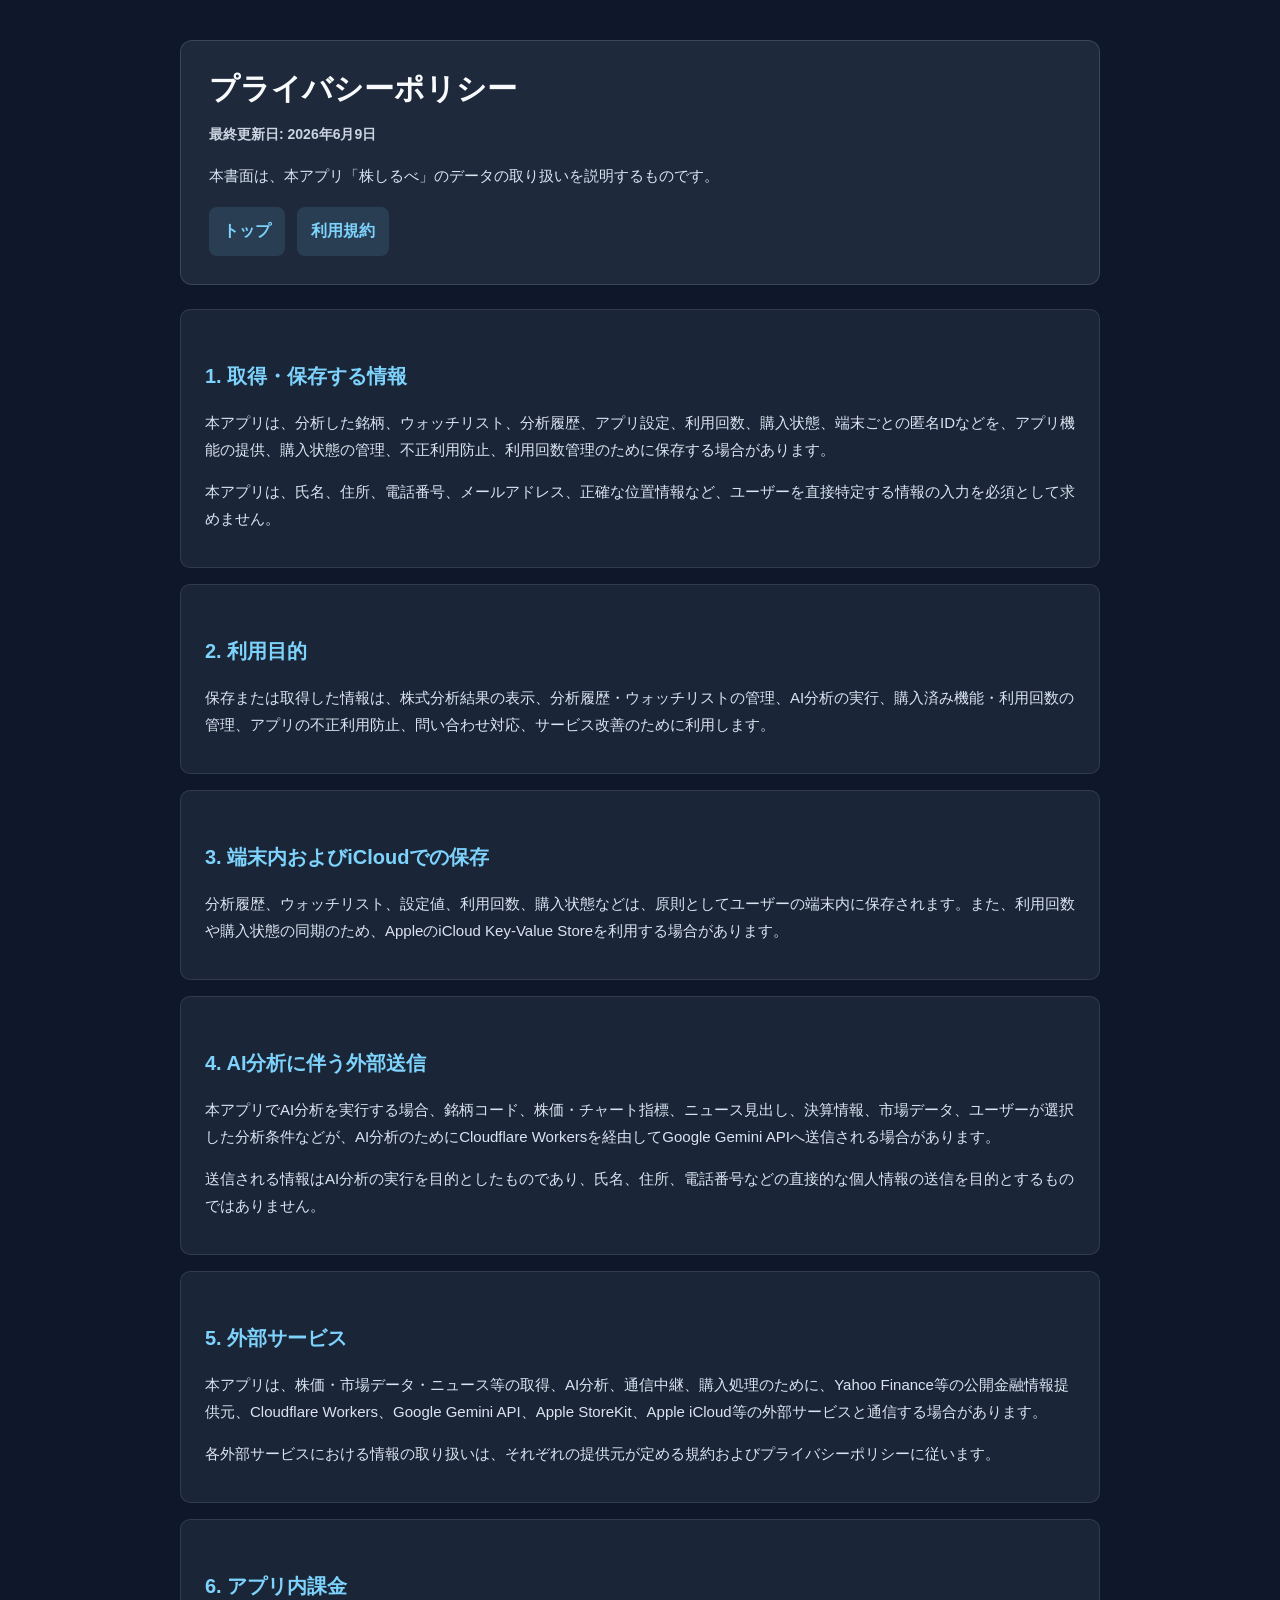
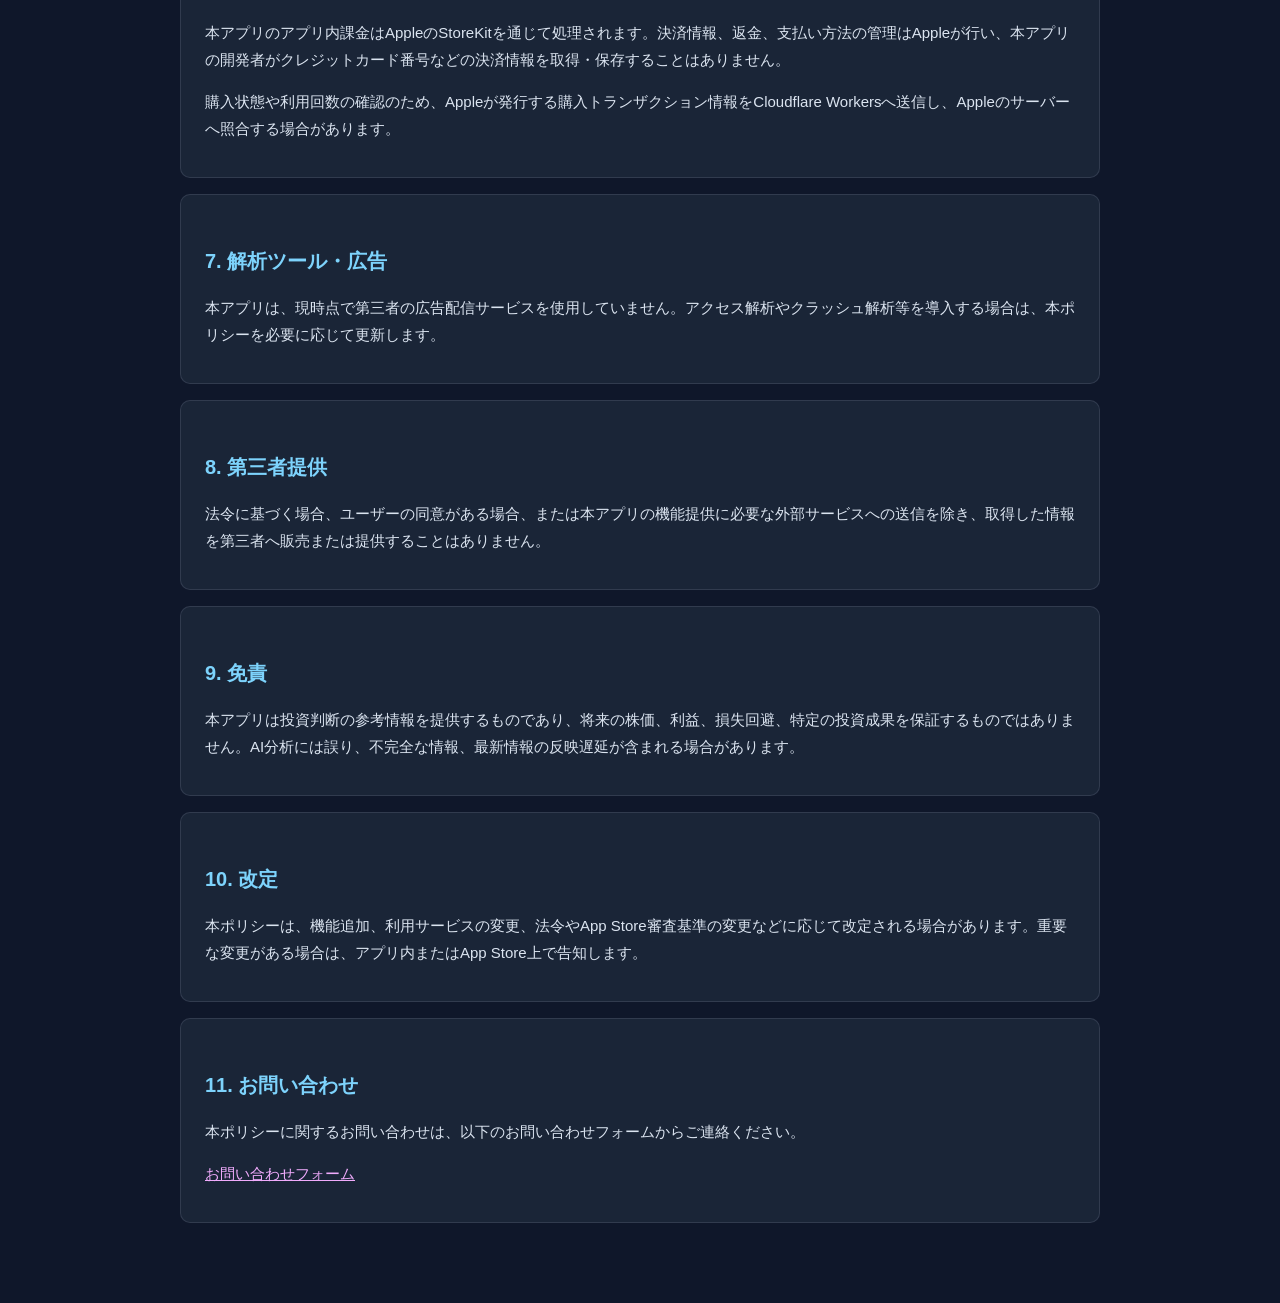
==== privacy.html @ 4558b073 "Add legal pages" ====
<!doctype html>
<html lang="ja">
<head>
  <meta charset="utf-8">
  <meta name="viewport" content="width=device-width, initial-scale=1">
  <title>プライバシーポリシー - 株しるべ</title>
  <link rel="stylesheet" href="styles.css">
</head>
<body>
  <main class="page">
    <header>
      <h1>プライバシーポリシー</h1>
      <p class="updated">最終更新日: 2026年6月9日</p>
      <p>本書面は、本アプリ「株しるべ」のデータの取り扱いを説明するものです。</p>
      <nav>
        <a href="index.html">トップ</a>
        <a href="terms.html">利用規約</a>
      </nav>
    </header>

    <section>
      <h2>1. 取得・保存する情報</h2>
      <p>本アプリは、分析した銘柄、ウォッチリスト、分析履歴、アプリ設定、利用回数、購入状態、端末ごとの匿名IDなどを、アプリ機能の提供、購入状態の管理、不正利用防止、利用回数管理のために保存する場合があります。</p>
      <p>本アプリは、氏名、住所、電話番号、メールアドレス、正確な位置情報など、ユーザーを直接特定する情報の入力を必須として求めません。</p>
    </section>

    <section>
      <h2>2. 利用目的</h2>
      <p>保存または取得した情報は、株式分析結果の表示、分析履歴・ウォッチリストの管理、AI分析の実行、購入済み機能・利用回数の管理、アプリの不正利用防止、問い合わせ対応、サービス改善のために利用します。</p>
    </section>

    <section>
      <h2>3. 端末内およびiCloudでの保存</h2>
      <p>分析履歴、ウォッチリスト、設定値、利用回数、購入状態などは、原則としてユーザーの端末内に保存されます。また、利用回数や購入状態の同期のため、AppleのiCloud Key-Value Storeを利用する場合があります。</p>
    </section>

    <section>
      <h2>4. AI分析に伴う外部送信</h2>
      <p>本アプリでAI分析を実行する場合、銘柄コード、株価・チャート指標、ニュース見出し、決算情報、市場データ、ユーザーが選択した分析条件などが、AI分析のためにCloudflare Workersを経由してGoogle Gemini APIへ送信される場合があります。</p>
      <p>送信される情報はAI分析の実行を目的としたものであり、氏名、住所、電話番号などの直接的な個人情報の送信を目的とするものではありません。</p>
    </section>

    <section>
      <h2>5. 外部サービス</h2>
      <p>本アプリは、株価・市場データ・ニュース等の取得、AI分析、通信中継、購入処理のために、Yahoo Finance等の公開金融情報提供元、Cloudflare Workers、Google Gemini API、Apple StoreKit、Apple iCloud等の外部サービスと通信する場合があります。</p>
      <p>各外部サービスにおける情報の取り扱いは、それぞれの提供元が定める規約およびプライバシーポリシーに従います。</p>
    </section>

    <section>
      <h2>6. アプリ内課金</h2>
      <p>本アプリのアプリ内課金はAppleのStoreKitを通じて処理されます。決済情報、返金、支払い方法の管理はAppleが行い、本アプリの開発者がクレジットカード番号などの決済情報を取得・保存することはありません。</p>
      <p>購入状態や利用回数の確認のため、Appleが発行する購入トランザクション情報をCloudflare Workersへ送信し、Appleのサーバーへ照合する場合があります。</p>
    </section>

    <section>
      <h2>7. 解析ツール・広告</h2>
      <p>本アプリは、現時点で第三者の広告配信サービスを使用していません。アクセス解析やクラッシュ解析等を導入する場合は、本ポリシーを必要に応じて更新します。</p>
    </section>

    <section>
      <h2>8. 第三者提供</h2>
      <p>法令に基づく場合、ユーザーの同意がある場合、または本アプリの機能提供に必要な外部サービスへの送信を除き、取得した情報を第三者へ販売または提供することはありません。</p>
    </section>

    <section>
      <h2>9. 免責</h2>
      <p>本アプリは投資判断の参考情報を提供するものであり、将来の株価、利益、損失回避、特定の投資成果を保証するものではありません。AI分析には誤り、不完全な情報、最新情報の反映遅延が含まれる場合があります。</p>
    </section>

    <section>
      <h2>10. 改定</h2>
      <p>本ポリシーは、機能追加、利用サービスの変更、法令やApp Store審査基準の変更などに応じて改定される場合があります。重要な変更がある場合は、アプリ内またはApp Store上で告知します。</p>
    </section>

    <section>
      <h2>11. お問い合わせ</h2>
      <p>本ポリシーに関するお問い合わせは、以下のお問い合わせフォームからご連絡ください。</p>
      <p><a href="https://docs.google.com/forms/d/e/1FAIpQLSdlxMpCz5wvirp-X8LBdrJuT58UtP3eO8mkJsfrzm396mSUEQ/viewform">お問い合わせフォーム</a></p>
    </section>
  </main>
</body>
</html>
---- styles.css ----
* {
  box-sizing: border-box;
}

body {
  margin: 0;
  background: #0f172a;
  color: #f8fafc;
  font-family: -apple-system, BlinkMacSystemFont, "Hiragino Sans", "Yu Gothic", "YuGothic", "Meiryo", sans-serif;
  line-height: 1.8;
}

.page {
  width: min(920px, calc(100% - 32px));
  margin: 0 auto;
  padding: 40px 0 64px;
}

header {
  padding: 28px;
  background: #1e293b;
  border: 1px solid rgba(148, 163, 184, 0.24);
  border-radius: 12px;
  margin-bottom: 24px;
}

h1 {
  font-size: 30px;
  line-height: 1.3;
  margin: 0 0 8px;
}

h2 {
  font-size: 20px;
  margin: 28px 0 8px;
  color: #7dd3fc;
}

p,
li {
  color: #dbe4f0;
  font-size: 15px;
}

a {
  color: #f0abfc;
}

nav {
  display: flex;
  flex-wrap: wrap;
  gap: 12px;
  margin-top: 18px;
}

nav a,
.button {
  display: inline-block;
  padding: 10px 14px;
  border-radius: 8px;
  background: rgba(125, 211, 252, 0.12);
  color: #7dd3fc;
  font-weight: 700;
  text-decoration: none;
}

section {
  padding: 20px 24px;
  background: rgba(30, 41, 59, 0.82);
  border: 1px solid rgba(148, 163, 184, 0.18);
  border-radius: 10px;
  margin: 16px 0;
}

.updated {
  color: #cbd5e1;
  font-size: 14px;
  font-weight: 700;
}

footer {
  color: #94a3b8;
  font-size: 13px;
  margin-top: 28px;
}
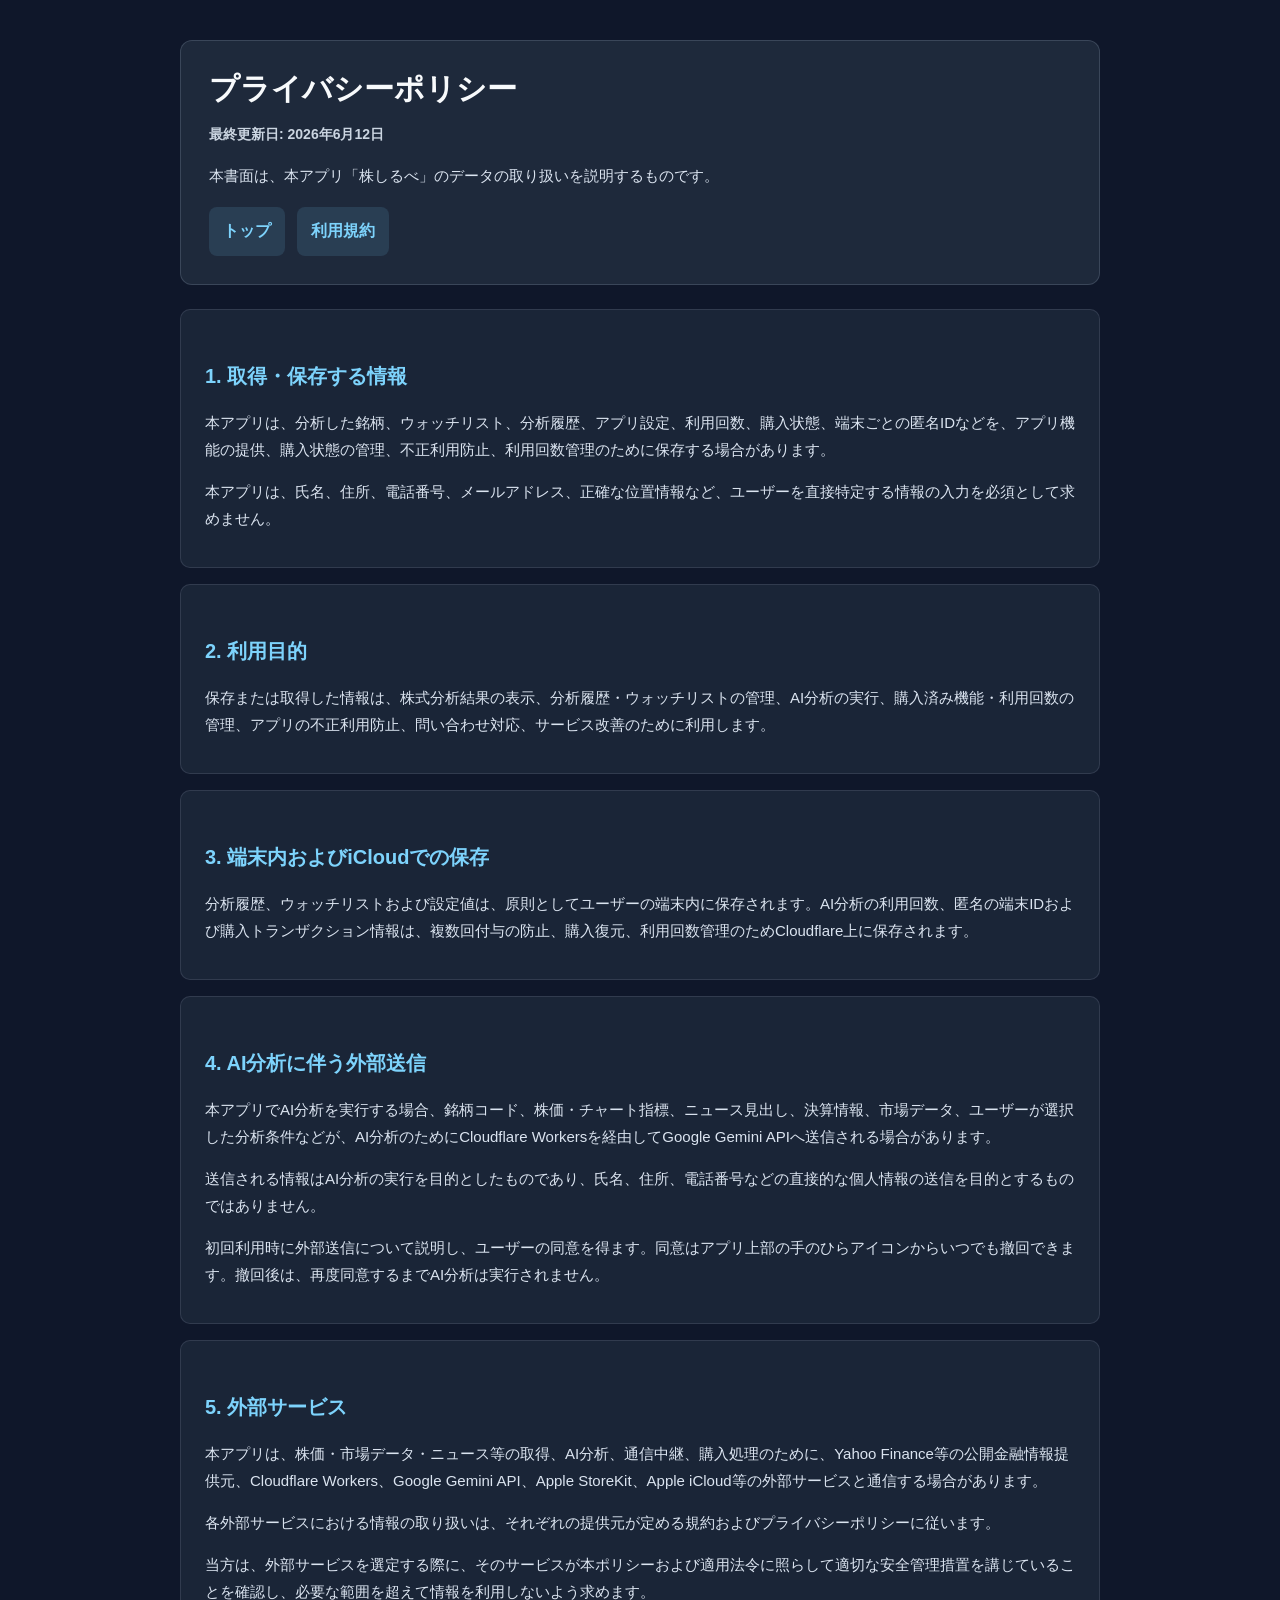
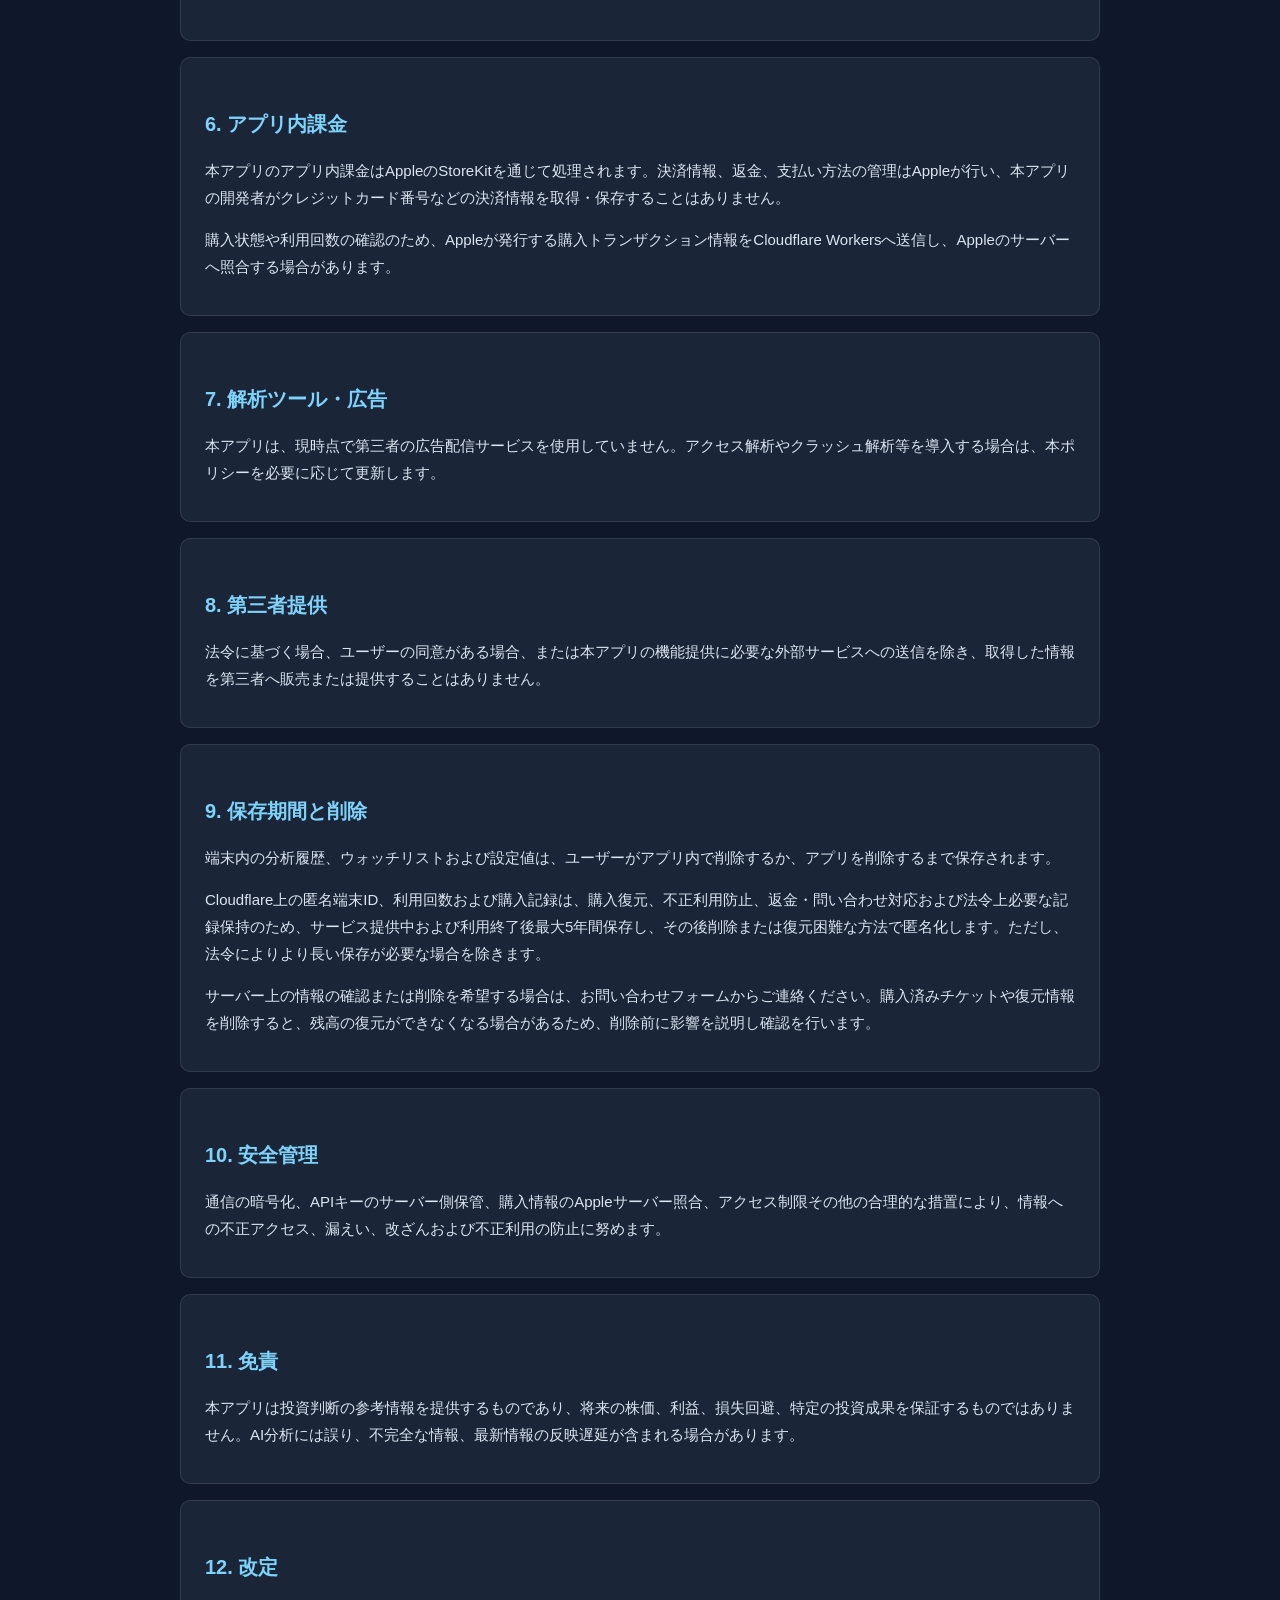
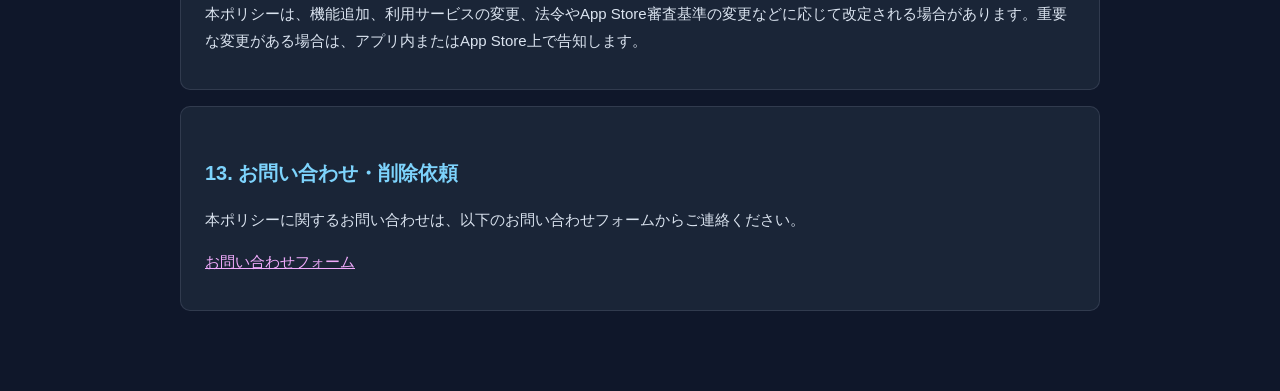
==== commit d79e6bda: "Update privacy policy and consent disclosures" ====
--- a/privacy.html
+++ b/privacy.html
@@ -10,7 +10,7 @@
   <main class="page">
     <header>
       <h1>プライバシーポリシー</h1>
-      <p class="updated">最終更新日: 2026年6月9日</p>
+      <p class="updated">最終更新日: 2026年6月12日</p>
       <p>本書面は、本アプリ「株しるべ」のデータの取り扱いを説明するものです。</p>
       <nav>
         <a href="index.html">トップ</a>
@@ -31,19 +31,21 @@
 
     <section>
       <h2>3. 端末内およびiCloudでの保存</h2>
-      <p>分析履歴、ウォッチリスト、設定値、利用回数、購入状態などは、原則としてユーザーの端末内に保存されます。また、利用回数や購入状態の同期のため、AppleのiCloud Key-Value Storeを利用する場合があります。</p>
+      <p>分析履歴、ウォッチリストおよび設定値は、原則としてユーザーの端末内に保存されます。AI分析の利用回数、匿名の端末IDおよび購入トランザクション情報は、複数回付与の防止、購入復元、利用回数管理のためCloudflare上に保存されます。</p>
     </section>
 
     <section>
       <h2>4. AI分析に伴う外部送信</h2>
       <p>本アプリでAI分析を実行する場合、銘柄コード、株価・チャート指標、ニュース見出し、決算情報、市場データ、ユーザーが選択した分析条件などが、AI分析のためにCloudflare Workersを経由してGoogle Gemini APIへ送信される場合があります。</p>
       <p>送信される情報はAI分析の実行を目的としたものであり、氏名、住所、電話番号などの直接的な個人情報の送信を目的とするものではありません。</p>
+      <p>初回利用時に外部送信について説明し、ユーザーの同意を得ます。同意はアプリ上部の手のひらアイコンからいつでも撤回できます。撤回後は、再度同意するまでAI分析は実行されません。</p>
     </section>
 
     <section>
       <h2>5. 外部サービス</h2>
       <p>本アプリは、株価・市場データ・ニュース等の取得、AI分析、通信中継、購入処理のために、Yahoo Finance等の公開金融情報提供元、Cloudflare Workers、Google Gemini API、Apple StoreKit、Apple iCloud等の外部サービスと通信する場合があります。</p>
       <p>各外部サービスにおける情報の取り扱いは、それぞれの提供元が定める規約およびプライバシーポリシーに従います。</p>
+      <p>当方は、外部サービスを選定する際に、そのサービスが本ポリシーおよび適用法令に照らして適切な安全管理措置を講じていることを確認し、必要な範囲を超えて情報を利用しないよう求めます。</p>
     </section>
 
     <section>
@@ -63,17 +65,29 @@
     </section>
 
     <section>
-      <h2>9. 免責</h2>
+      <h2>9. 保存期間と削除</h2>
+      <p>端末内の分析履歴、ウォッチリストおよび設定値は、ユーザーがアプリ内で削除するか、アプリを削除するまで保存されます。</p>
+      <p>Cloudflare上の匿名端末ID、利用回数および購入記録は、購入復元、不正利用防止、返金・問い合わせ対応および法令上必要な記録保持のため、サービス提供中および利用終了後最大5年間保存し、その後削除または復元困難な方法で匿名化します。ただし、法令によりより長い保存が必要な場合を除きます。</p>
+      <p>サーバー上の情報の確認または削除を希望する場合は、お問い合わせフォームからご連絡ください。購入済みチケットや復元情報を削除すると、残高の復元ができなくなる場合があるため、削除前に影響を説明し確認を行います。</p>
+    </section>
+
+    <section>
+      <h2>10. 安全管理</h2>
+      <p>通信の暗号化、APIキーのサーバー側保管、購入情報のAppleサーバー照合、アクセス制限その他の合理的な措置により、情報への不正アクセス、漏えい、改ざんおよび不正利用の防止に努めます。</p>
+    </section>
+
+    <section>
+      <h2>11. 免責</h2>
       <p>本アプリは投資判断の参考情報を提供するものであり、将来の株価、利益、損失回避、特定の投資成果を保証するものではありません。AI分析には誤り、不完全な情報、最新情報の反映遅延が含まれる場合があります。</p>
     </section>
 
     <section>
-      <h2>10. 改定</h2>
+      <h2>12. 改定</h2>
       <p>本ポリシーは、機能追加、利用サービスの変更、法令やApp Store審査基準の変更などに応じて改定される場合があります。重要な変更がある場合は、アプリ内またはApp Store上で告知します。</p>
     </section>
 
     <section>
-      <h2>11. お問い合わせ</h2>
+      <h2>13. お問い合わせ・削除依頼</h2>
       <p>本ポリシーに関するお問い合わせは、以下のお問い合わせフォームからご連絡ください。</p>
       <p><a href="https://docs.google.com/forms/d/e/1FAIpQLSdlxMpCz5wvirp-X8LBdrJuT58UtP3eO8mkJsfrzm396mSUEQ/viewform">お問い合わせフォーム</a></p>
     </section>
